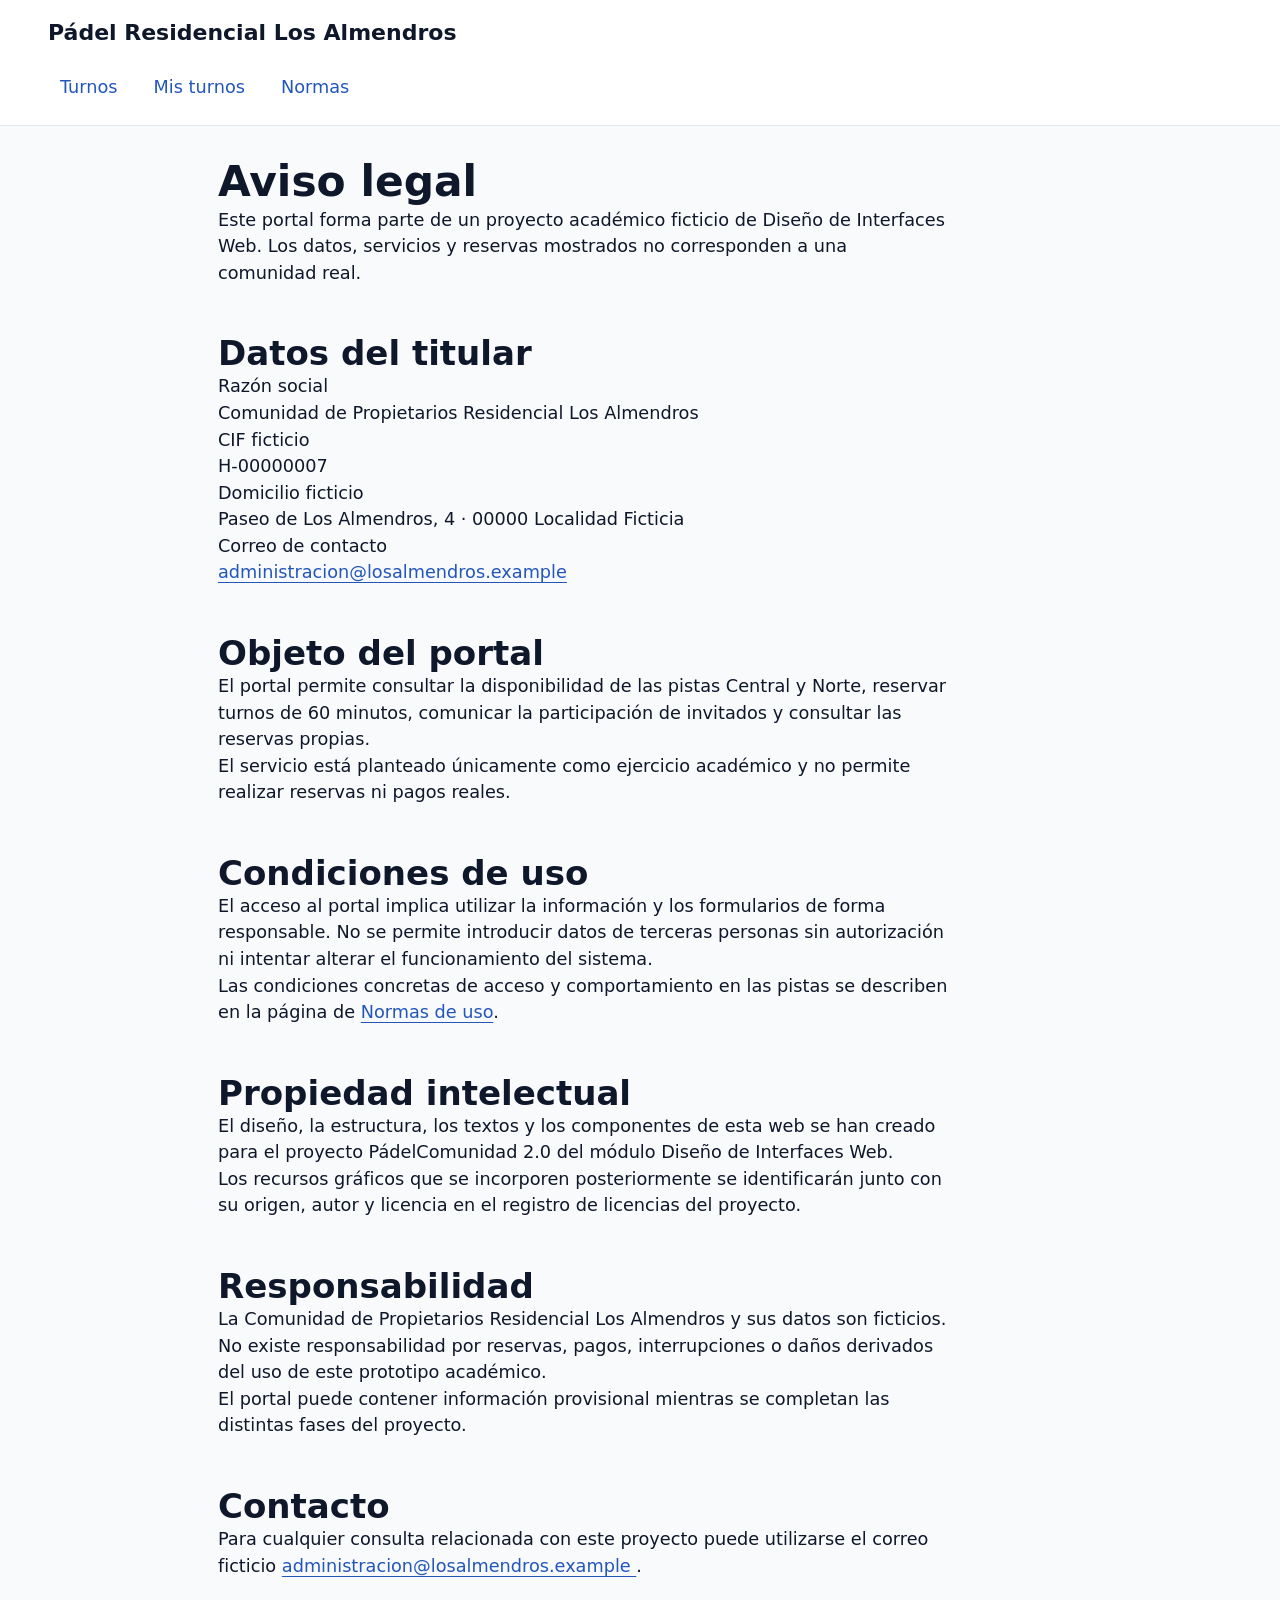
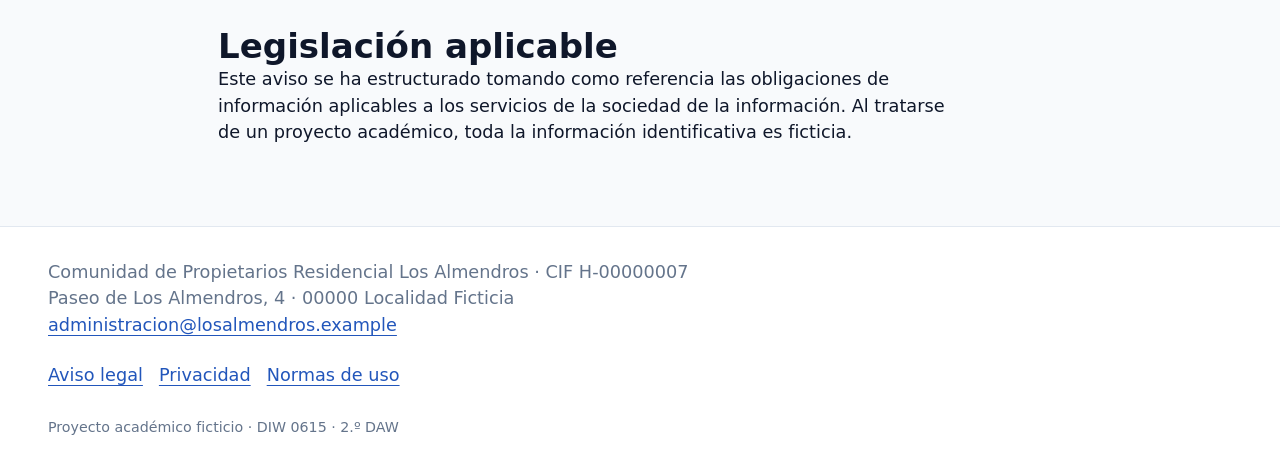
==== aviso-legal.html @ 93477629 "S05: completar estructura y validacion de los html" ====
<!doctype html>
<html lang="es">
<head>
  <meta charset="utf-8">
  <meta name="viewport" content="width=device-width, initial-scale=1">

  <!-- Título único de la página de información legal. -->
  <title>Aviso legal · Pádel Residencial Los Almendros</title>

  <!-- Hoja de estilos compilada desde los archivos SCSS. -->
  <link rel="stylesheet" href="css/estilos.css">
</head>

<body>
  <!-- Permite acceder directamente al contenido con el teclado. -->
  <a class="salto" href="#contenido">Saltar al contenido</a>

  <!-- Cabecera común del portal. -->
  <header class="cabecera">
    <div class="cabecera__interior contenedor">
      <!-- La marca enlaza con la página principal. -->
      <a class="cabecera__marca" href="index.html">
        Pádel Residencial Los Almendros
      </a>

      <!-- Navegación principal común. -->
      <nav class="menu" aria-label="Principal">
        <ul class="menu__lista">
          <li>
            <a class="menu__enlace" href="index.html">
              Turnos
            </a>
          </li>

          <li>
            <a class="menu__enlace" href="mis-turnos.html">
              Mis turnos
            </a>
          </li>

          <li>
            <a class="menu__enlace" href="normas.html">
              Normas
            </a>
          </li>
        </ul>
      </nav>
    </div>
  </header>

  <!-- Información legal del titular ficticio del portal. -->
  <main id="contenido" class="lectura contenedor">
    <h1>Aviso legal</h1>

    <p>
      Este portal forma parte de un proyecto académico ficticio de
      Diseño de Interfaces Web. Los datos, servicios y reservas
      mostrados no corresponden a una comunidad real.
    </p>

    <!-- Identifica al titular ficticio responsable del portal. -->
    <section class="lectura__seccion">
      <h2>Datos del titular</h2>

      <dl>
        <div>
          <dt>Razón social</dt>
          <dd>
            Comunidad de Propietarios Residencial Los Almendros
          </dd>
        </div>

        <div>
          <dt>CIF ficticio</dt>
          <dd>H-00000007</dd>
        </div>

        <div>
          <dt>Domicilio ficticio</dt>
          <dd>
            Paseo de Los Almendros, 4 ·
            00000 Localidad Ficticia
          </dd>
        </div>

        <div>
          <dt>Correo de contacto</dt>
          <dd>
            <a href="mailto:administracion@losalmendros.example">
              administracion@losalmendros.example
            </a>
          </dd>
        </div>
      </dl>
    </section>

    <!-- Define el objetivo del portal de reservas. -->
    <section class="lectura__seccion">
      <h2>Objeto del portal</h2>

      <p>
        El portal permite consultar la disponibilidad de las pistas
        Central y Norte, reservar turnos de 60 minutos, comunicar la
        participación de invitados y consultar las reservas propias.
      </p>

      <p>
        El servicio está planteado únicamente como ejercicio académico
        y no permite realizar reservas ni pagos reales.
      </p>
    </section>

    <!-- Establece las condiciones básicas de utilización. -->
    <section class="lectura__seccion">
      <h2>Condiciones de uso</h2>

      <p>
        El acceso al portal implica utilizar la información y los
        formularios de forma responsable. No se permite introducir
        datos de terceras personas sin autorización ni intentar alterar
        el funcionamiento del sistema.
      </p>

      <p>
        Las condiciones concretas de acceso y comportamiento en las
        pistas se describen en la página de
        <a href="normas.html">Normas de uso</a>.
      </p>
    </section>

    <!-- Aclara que el contenido se utiliza con fines académicos. -->
    <section class="lectura__seccion">
      <h2>Propiedad intelectual</h2>

      <p>
        El diseño, la estructura, los textos y los componentes de esta
        web se han creado para el proyecto PádelComunidad 2.0 del
        módulo Diseño de Interfaces Web.
      </p>

      <p>
        Los recursos gráficos que se incorporen posteriormente se
        identificarán junto con su origen, autor y licencia en el
        registro de licencias del proyecto.
      </p>
    </section>

    <!-- Limita la responsabilidad dentro del contexto ficticio. -->
    <section class="lectura__seccion">
      <h2>Responsabilidad</h2>

      <p>
        La Comunidad de Propietarios Residencial Los Almendros y sus
        datos son ficticios. No existe responsabilidad por reservas,
        pagos, interrupciones o daños derivados del uso de este
        prototipo académico.
      </p>

      <p>
        El portal puede contener información provisional mientras se
        completan las distintas fases del proyecto.
      </p>
    </section>

    <!-- Indica cómo contactar con el titular ficticio. -->
    <section class="lectura__seccion">
      <h2>Contacto</h2>

      <p>
        Para cualquier consulta relacionada con este proyecto puede
        utilizarse el correo ficticio
        <a href="mailto:administracion@losalmendros.example">
          administracion@losalmendros.example
        </a>.
      </p>
    </section>

    <!-- Indica el marco aplicable al aviso legal. -->
    <section class="lectura__seccion">
      <h2>Legislación aplicable</h2>

      <p>
        Este aviso se ha estructurado tomando como referencia las
        obligaciones de información aplicables a los servicios de la
        sociedad de la información. Al tratarse de un proyecto
        académico, toda la información identificativa es ficticia.
      </p>
    </section>
  </main>

  <!-- Pie común con los datos LSSI ficticios del Caso 07. -->
  <footer class="pie">
    <div class="pie__interior contenedor">
      <!-- Datos del titular ficticio del portal. -->
      <address class="pie__datos">
        Comunidad de Propietarios Residencial Los Almendros ·
        CIF H-00000007<br>
        Paseo de Los Almendros, 4 ·
        00000 Localidad Ficticia<br>

        <a href="mailto:administracion@losalmendros.example">
          administracion@losalmendros.example
        </a>
      </address>

      <!-- Navegación legal común del portal. -->
      <nav aria-label="Legal">
        <ul class="pie__enlaces">
          <li>
            <a href="aviso-legal.html" aria-current="page">
              Aviso legal
            </a>
          </li>

          <li>
            <a href="privacidad.html">
              Privacidad
            </a>
          </li>

          <li>
            <a href="normas.html">
              Normas de uso
            </a>
          </li>
        </ul>
      </nav>

      <!-- Identifica la web como proyecto académico ficticio. -->
      <p class="pie__nota">
        <small>
          Proyecto académico ficticio · DIW 0615 · 2.º DAW
        </small>
      </p>
    </div>
  </footer>
</body>
</html>
---- css/estilos.css ----
@charset "UTF-8";
@layer reset, tokens, base, layout, components, utilities;
@layer tokens {
  :root {
    --color-fondo: light-dark(#f8fafc, #0f172a);
    --color-superficie: light-dark(#fff, #1e293b);
    --color-texto: light-dark(#0f172a, #f8fafc);
    --color-texto-suave: light-dark(#64748b, #94a3b8);
    --color-borde: light-dark(#e2e8f0, #64748b);
    --color-borde-control: light-dark(#64748b, #94a3b8);
    --color-acento: light-dark(#2256bb, #77a4f6);
    --color-acento-hover: light-dark(#1b4493, #a7c4ff);
    --color-sobre-acento: light-dark(#fff, #0f172a);
    --color-acento-tenue: light-dark(#f4f7ff, #08152f);
    --color-exito: light-dark(#047857, #6ee7b7);
    --color-exito-tenue: light-dark(#ecfdf5, #022c22);
    --color-foco: light-dark(#2256bb, #77a4f6);
    --paso-menos-1: clamp(0.8333rem, 0.8111rem + 0.099vw, 0.9rem);
    --paso-0: clamp(1rem, 0.9583rem + 0.185vw, 1.125rem);
    --paso-1: clamp(1.2rem, 1.1312rem + 0.306vw, 1.4063rem);
    --paso-2: clamp(1.44rem, 1.3341rem + 0.471vw, 1.7578rem);
    --paso-3: clamp(1.728rem, 1.5716rem + 0.695vw, 2.1973rem);
    --paso-4: clamp(2.0736rem, 1.8493rem + 0.997vw, 2.7466rem);
    --paso-5: clamp(2.4883rem, 2.1734rem + 1.4vw, 3.4332rem);
    --fuente-base: system-ui, -apple-system, 'Segoe UI', Roboto, sans-serif;
    --fuente-mono: ui-monospace, 'Cascadia Code', Menlo, monospace;
    --interlineado-titulo: 1.15;
    --interlineado-texto: 1.5;
    --espacio-3xs: 0.25rem;
    --espacio-2xs: 0.5rem;
    --espacio-xs: 0.75rem;
    --espacio-s: 1rem;
    --espacio-m: 1.5rem;
    --espacio-l: 2rem;
    --espacio-xl: 3rem;
    --espacio-2xl: 4rem;
    --radio-control: 0.5rem;
    --radio-tarjeta: 0.75rem;
    --radio-pildora: 999px;
    --sombra-tarjeta: 0 1px 2px rgb(15 23 42 / 0.08), 0 4px 12px rgb(15 23 42 / 0.06);
  }
  :where(:root) {
    color-scheme: light dark;
  }
  :where(:root:has([name=tema][value=claro]:checked)) {
    color-scheme: light;
  }
  :where(:root:has([name=tema][value=oscuro]:checked)) {
    color-scheme: dark;
  }
}
@layer reset {
  *,
  *::before,
  *::after {
    box-sizing: border-box;
  }
  * {
    margin: 0;
  }
  html {
    text-size-adjust: none;
  }
  body {
    min-block-size: 100dvh;
  }
  img,
  picture,
  svg,
  video {
    display: block;
    max-inline-size: 100%;
    block-size: auto;
  }
  input,
  button,
  textarea,
  select {
    font: inherit;
  }
  p,
  h1,
  h2,
  h3,
  h4 {
    overflow-wrap: break-word;
  }
  @media (prefers-reduced-motion: reduce) {
    *,
    *::before,
    *::after {
      transition-duration: 0.01ms !important;
      animation-duration: 0.01ms !important;
      animation-iteration-count: 1 !important;
    }
  }
}
@layer base {
  body {
    background-color: var(--color-fondo);
    color: var(--color-texto);
    font-family: var(--fuente-base);
    font-size: var(--paso-0);
    line-height: var(--interlineado-texto);
  }
  h1,
  h2,
  h3 {
    line-height: var(--interlineado-titulo);
    text-wrap: balance;
  }
  h1 {
    font-size: var(--paso-4);
  }
  h2 {
    font-size: var(--paso-3);
  }
  h3 {
    font-size: var(--paso-2);
  }
  a {
    color: var(--color-acento);
    text-underline-offset: 0.2em;
  }
  a:hover {
    text-decoration-thickness: 2px;
  }
  :focus-visible {
    outline: 3px solid var(--color-foco);
    outline-offset: 2px;
  }
  code {
    font-family: var(--fuente-mono);
    font-size: 0.9em;
  }
  p {
    max-inline-size: 65ch;
    text-wrap: pretty;
  }
  small {
    font-size: var(--paso-menos-1);
    color: var(--color-texto-suave);
  }
  strong {
    font-weight: 700;
  }
  ul,
  ol {
    padding-inline-start: var(--espacio-m);
  }
  hr {
    border: 0;
    border-top: 1px solid var(--color-borde);
    margin-block: var(--espacio-m);
  }
  table {
    inline-size: 100%;
    border-collapse: collapse;
  }
  th,
  td {
    padding: var(--espacio-xs);
    border: 1px solid var(--color-borde);
  }
  td {
    text-align: right;
  }
  fieldset {
    padding: var(--espacio-s);
    border: 1px solid var(--color-borde-control);
    border-radius: var(--radio-tarjeta);
  }
  legend {
    font-weight: 700;
  }
  label {
    display: block;
    margin-block-end: var(--espacio-xs);
  }
  input,
  select {
    min-block-size: 2.75rem;
    min-inline-size: 2.75rem;
    border: 1px solid var(--color-borde-control);
    border-radius: var(--radio-control);
    padding-inline: var(--espacio-xs);
  }
}
@layer layout {
  .contenedor {
    inline-size: min(100% - 2 * var(--espacio-s), 75rem);
    margin-inline: auto;
  }
  @media (min-width: 64em) {
    .contenedor {
      inline-size: min(100% - 2 * var(--espacio-xl), 75rem);
    }
  }
}
@layer components {
  .boton {
    min-block-size: 2.75rem;
    min-inline-size: 2.75rem;
    display: inline-flex;
    gap: var(--espacio-2xs);
    align-items: center;
    justify-content: center;
    padding-block: var(--espacio-xs);
    padding-inline: var(--espacio-m);
    border: 2px solid transparent;
    border-radius: var(--radio-control);
    background-color: var(--color-acento);
    color: var(--color-sobre-acento);
    font-weight: 700;
    text-decoration: none;
    cursor: pointer;
    transition: background-color 150ms ease;
  }
  .boton:hover {
    background-color: var(--color-acento-hover);
  }
  .boton:focus-visible {
    outline: 3px solid var(--color-foco);
    outline-offset: 2px;
  }
  .boton:disabled {
    opacity: 0.5;
    cursor: not-allowed;
  }
  .boton--bloque {
    inline-size: 100%;
  }
  .boton--secundario {
    border-color: currentcolor;
    background-color: transparent;
    color: var(--color-acento);
  }
  .boton--secundario:hover {
    background-color: var(--color-acento-tenue);
  }
}
@layer components {
  .turno {
    display: flex;
    flex-direction: column;
    gap: var(--espacio-2xs);
    min-block-size: 44px;
    padding: var(--espacio-s);
    border: 2px solid var(--color-borde);
    border-radius: var(--radio-tarjeta);
    background-color: var(--color-superficie);
    cursor: pointer;
    transition: border-color 150ms ease, background-color 150ms ease;
  }
  .turno__control {
    position: absolute;
    opacity: 0;
  }
  .turno__hora {
    font-size: var(--paso-1);
    font-weight: 700;
  }
  .turno__estado {
    color: var(--color-texto-suave);
  }
  .turno:has(:checked) {
    border-color: var(--color-acento);
    background-color: var(--color-acento-tenue);
  }
  .turno:has(:disabled) {
    border-style: dashed;
    opacity: 0.7;
    cursor: not-allowed;
  }
  .turno:has(:focus-visible) {
    outline: 3px solid var(--color-foco);
    outline-offset: 2px;
  }
}
@layer components {
  .guia {
    display: grid;
    gap: var(--espacio-xl);
    padding-block: var(--espacio-l);
  }
  .guia__seccion {
    display: grid;
    gap: var(--espacio-s);
  }
  .guia__desplazable {
    overflow-x: auto;
  }
  .guia__tabla {
    inline-size: 100%;
    border-collapse: collapse;
  }
  .guia__tabla th,
  .guia__tabla td {
    padding: var(--espacio-2xs);
    border-block-end: 1px solid var(--color-borde);
    text-align: start;
    vertical-align: middle;
  }
  .guia__tabla code {
    white-space: nowrap;
  }
  .guia__tipo {
    font-size: var(--tam);
    line-height: var(--interlineado-titulo);
  }
  .guia__fila {
    display: flex;
    flex-wrap: wrap;
    gap: var(--espacio-s);
    align-items: center;
  }
  .guia-cabecera {
    display: flex;
    flex-wrap: wrap;
    gap: var(--espacio-s);
    align-items: center;
    justify-content: space-between;
    padding-block: var(--espacio-s);
    border-block-end: 1px solid var(--color-borde);
  }
  .muestra {
    display: block;
    inline-size: 3rem;
    block-size: 3rem;
    border: 1px solid var(--color-borde);
    border-radius: var(--radio-control);
    background-color: var(--muestra);
  }
  .barra {
    display: block;
    inline-size: var(--ancho);
    block-size: var(--espacio-s);
    border-radius: var(--radio-control);
    background-color: var(--color-acento);
  }
  .selector-tema {
    display: flex;
    gap: var(--espacio-s);
    align-items: center;
    border: 0;
    padding: 0;
  }
  .selector-tema legend {
    float: inline-start;
    margin-inline-end: var(--espacio-2xs);
    font-weight: 700;
  }
}
@layer components {
  .invitados {
    display: flex;
    flex-wrap: wrap;
    gap: var(--espacio-2xs);
    padding: var(--espacio-s);
  }
  .invitados__opcion {
    min-block-size: 2.75rem;
    min-inline-size: 2.75rem;
    display: inline-flex;
    flex: 1;
    align-items: center;
    justify-content: center;
    min-inline-size: 44px;
    margin: 0;
    padding: var(--espacio-xs);
    border: 1px solid var(--color-borde-control);
    border-radius: var(--radio-control);
    background-color: var(--color-superficie);
    cursor: pointer;
  }
  .invitados__control {
    position: absolute;
    opacity: 0;
  }
  .invitados__opcion:has(:checked) {
    border-width: 2px;
    border-color: var(--color-acento);
    background-color: var(--color-acento-tenue);
    font-weight: 700;
  }
  .invitados__opcion:has(:focus-visible) {
    outline: 3px solid var(--color-foco);
    outline-offset: 2px;
  }
}
@layer components {
  .aviso {
    padding: var(--espacio-m);
    border: 2px solid var(--color-acento);
    border-radius: var(--radio-tarjeta);
    background-color: var(--color-acento-tenue);
  }
  .aviso__titulo {
    margin-block-start: 0;
  }
  .aviso__datos {
    display: grid;
    gap: var(--espacio-2xs);
    margin: 0;
  }
  .aviso__dato {
    display: grid;
    gap: var(--espacio-3xs);
  }
  .aviso__etiqueta {
    font-weight: 700;
  }
  .aviso__valor {
    margin: 0;
  }
  .aviso__concepto {
    font-family: var(--fuente-mono);
    overflow-wrap: anywhere;
  }
}
@layer components {
  /* Enlace que permite saltar directamente al contenido principal. */
  .salto {
    position: absolute;
    inset-block-start: var(--espacio-2xs);
    inset-inline-start: var(--espacio-2xs);
    z-index: 1;
    padding: var(--espacio-xs);
    border-radius: var(--radio-control);
    background-color: var(--color-acento);
    color: var(--color-sobre-acento);
    font-weight: 700;
    transform: translateY(-200%);
  }
  /* Hace visible el enlace de salto al recibir foco. */
  .salto:focus-visible {
    transform: translateY(0);
  }
  /* Cabecera común de las páginas del portal. */
  .cabecera {
    border-block-end: 1px solid var(--color-borde);
    background-color: var(--color-superficie);
  }
  /* Organiza la marca y la navegación principal. */
  .cabecera__interior {
    display: flex;
    flex-direction: column;
    gap: var(--espacio-s);
    padding-block: var(--espacio-s);
  }
  /* Enlace que muestra el nombre de la comunidad. */
  .cabecera__marca {
    color: var(--color-texto);
    font-size: var(--paso-1);
    font-weight: 700;
    text-decoration: none;
  }
  /* Elimina las viñetas y organiza los enlaces del menú. */
  .menu__lista {
    display: flex;
    flex-wrap: wrap;
    gap: var(--espacio-xs);
    margin: 0;
    padding: 0;
    list-style: none;
  }
  /* Define el área táctil de cada enlace del menú. */
  .menu__enlace {
    min-block-size: 2.75rem;
    min-inline-size: 2.75rem;
    display: inline-flex;
    align-items: center;
    padding-inline: var(--espacio-xs);
    border-radius: var(--radio-control);
    text-decoration: none;
  }
  /* Destaca el enlace sobre el que se sitúa el puntero. */
  .menu__enlace:hover {
    background-color: var(--color-acento-tenue);
  }
}
@layer components {
  /* Pie común con los datos legales ficticios. */
  .pie {
    margin-block-start: var(--espacio-xl);
    border-block-start: 1px solid var(--color-borde);
    background-color: var(--color-superficie);
  }
  /* Organiza los bloques internos del pie. */
  .pie__interior {
    display: grid;
    gap: var(--espacio-m);
    padding-block: var(--espacio-l);
  }
  /* Presenta los datos de contacto sin cursiva. */
  .pie__datos {
    color: var(--color-texto-suave);
    font-style: normal;
    line-height: var(--interlineado-texto);
  }
  /* Organiza los enlaces legales sin viñetas. */
  .pie__enlaces {
    display: flex;
    flex-wrap: wrap;
    gap: var(--espacio-s);
    margin: 0;
    padding: 0;
    list-style: none;
  }
  /* Identifica la web como proyecto académico ficticio. */
  .pie__nota {
    margin: 0;
  }
}
@layer components {
  /* Representa un bloque provisional dentro del wireframe. */
  .hueco {
    display: grid;
    min-block-size: 8rem;
    max-inline-size: none;
    place-items: center;
    padding: var(--espacio-m);
    border: 2px dashed var(--color-borde-control);
    border-radius: var(--radio-tarjeta);
    background-color: var(--color-superficie);
    color: var(--color-texto-suave);
    text-align: center;
  }
}
@layer components {
  /* Limita la anchura para facilitar la lectura de textos largos. */
  .lectura {
    max-inline-size: 75ch;
    padding-block: var(--espacio-l);
  }
  /* Separa visualmente las secciones del contenido. */
  .lectura__seccion {
    margin-block-start: var(--espacio-xl);
  }
}
@layer utilities {
  .visualmente-oculto {
    position: absolute !important;
    inline-size: 1px !important;
    block-size: 1px !important;
    overflow: hidden !important;
    clip-path: inset(50%) !important;
    white-space: nowrap !important;
  }
}
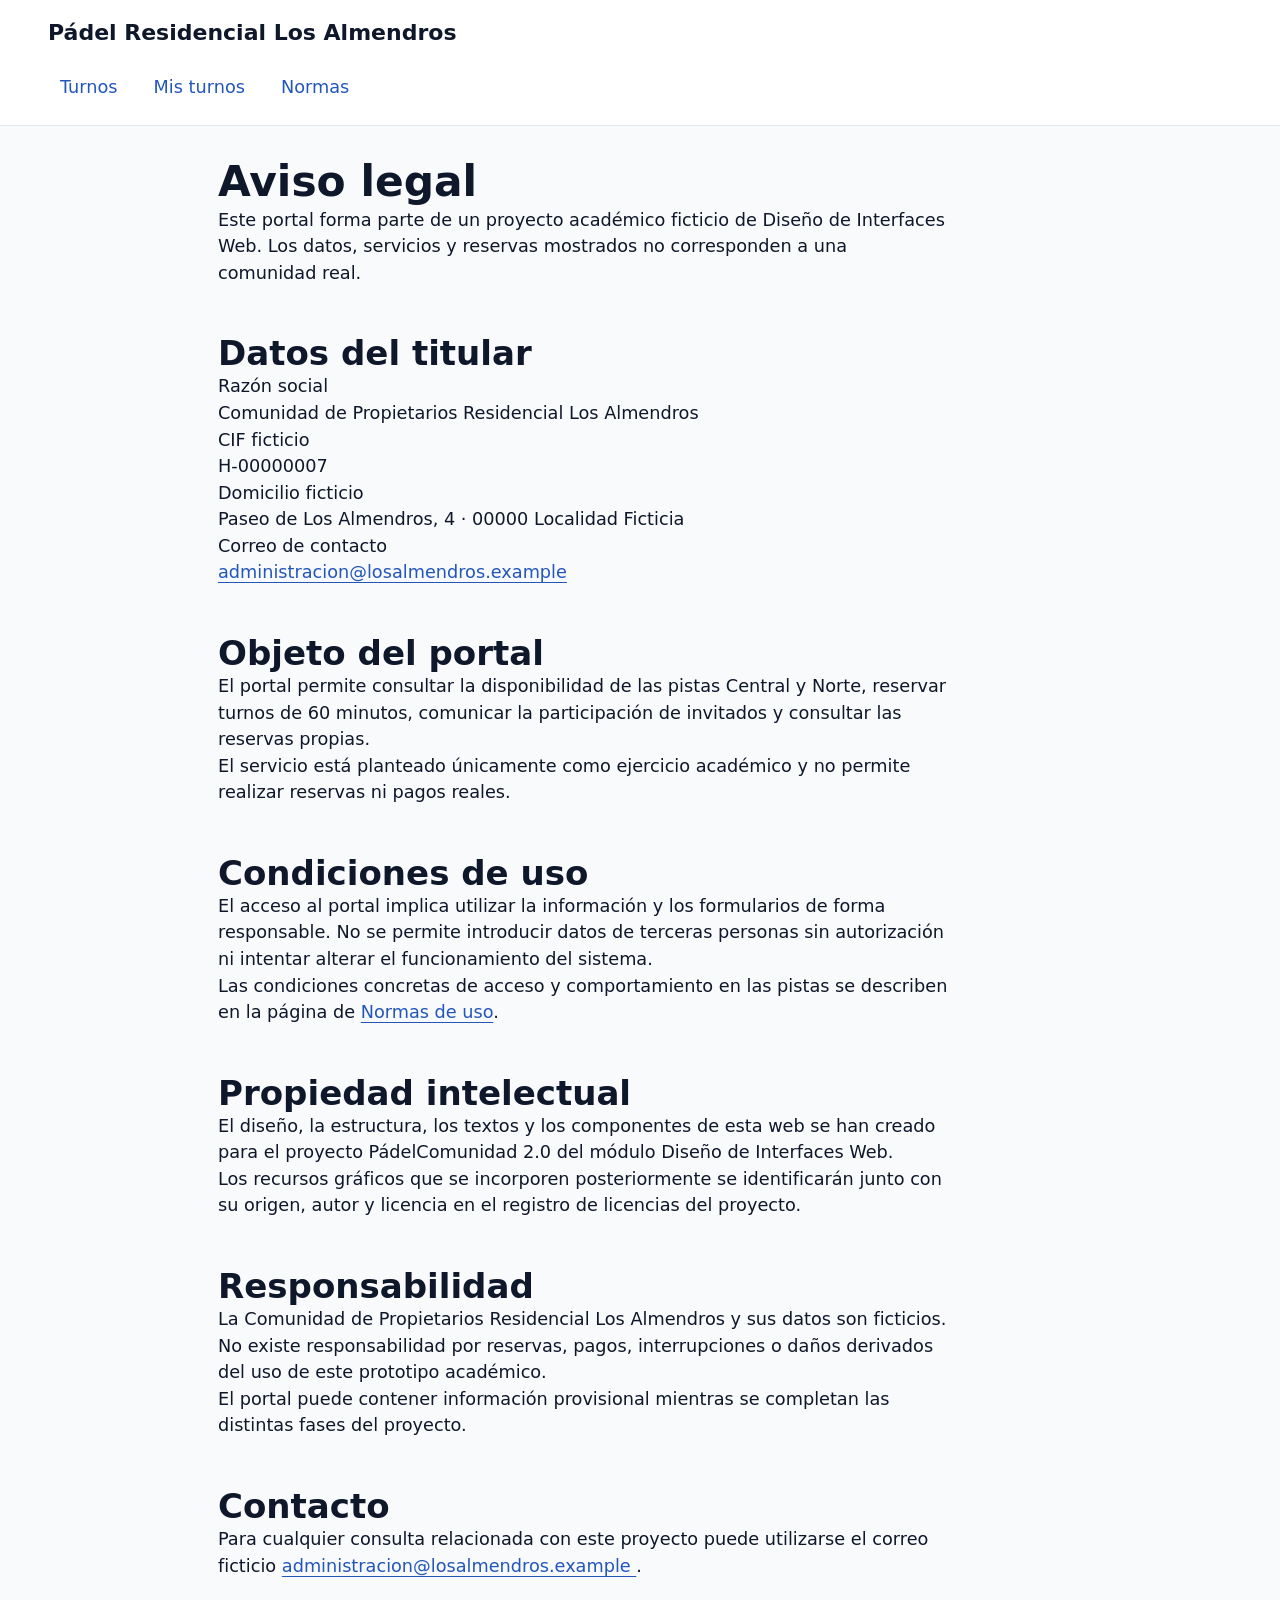
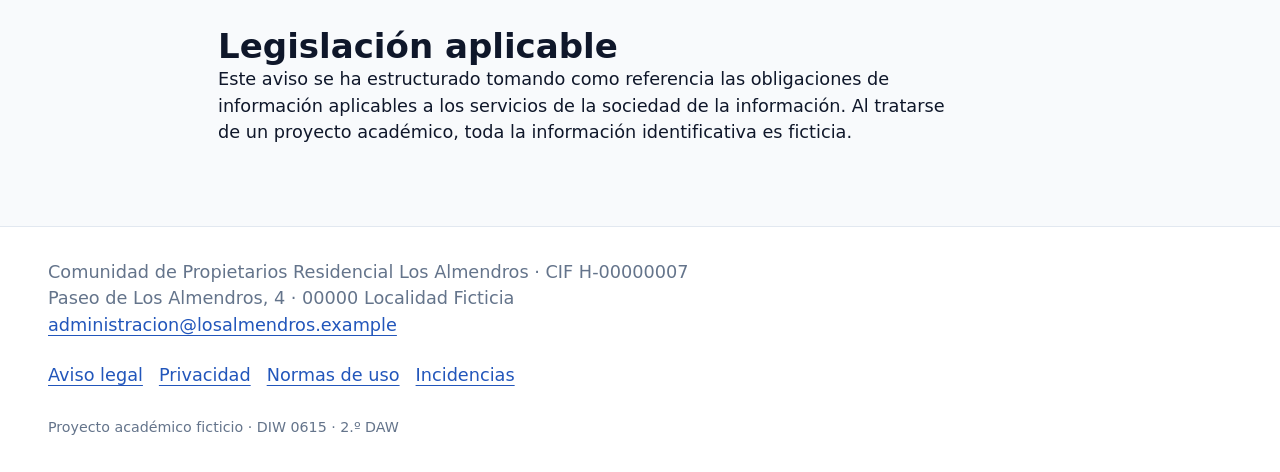
==== commit 5de3f34a: "CHECK: Página de incidencias" ====
--- a/aviso-legal.html
+++ b/aviso-legal.html
@@ -223,6 +223,9 @@
               Normas de uso
             </a>
           </li>
+          <li>
+            <a href="incidencias.html">Incidencias</a>
+          </li>
         </ul>
       </nav>
 
